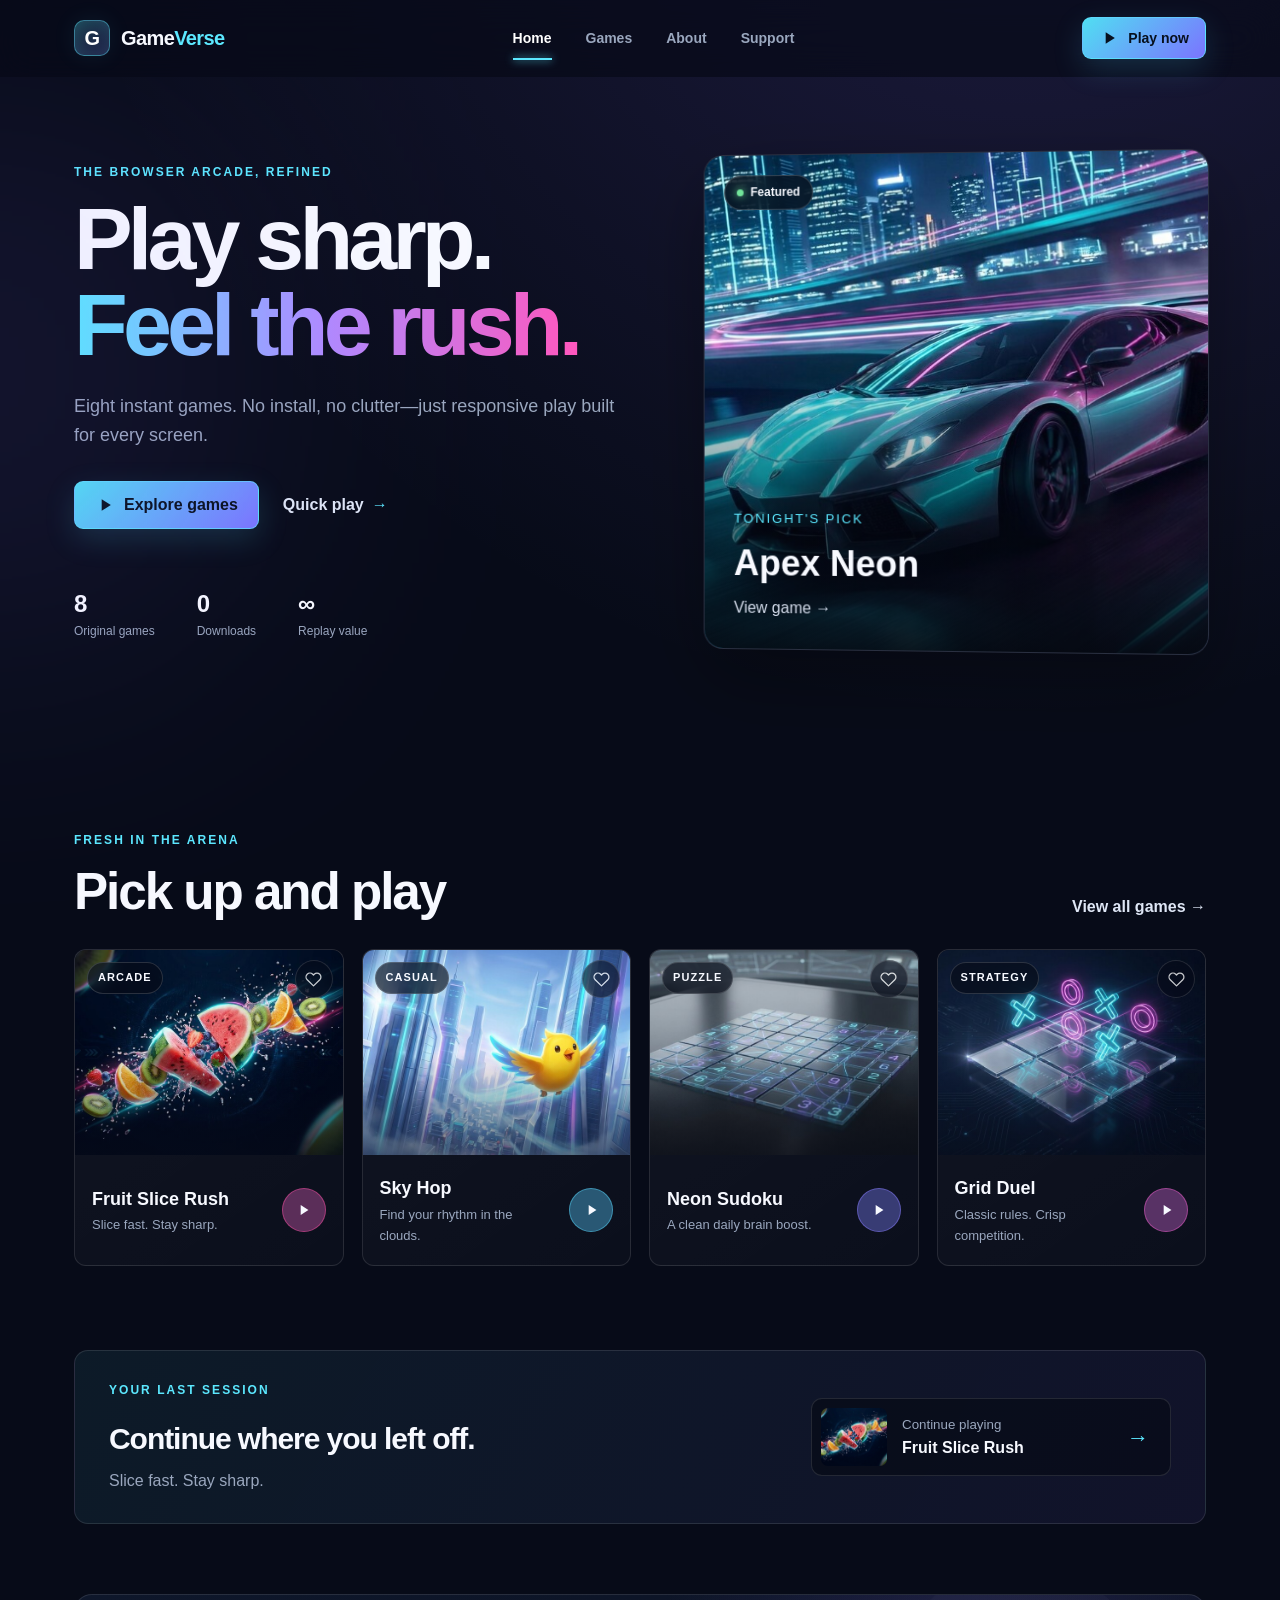
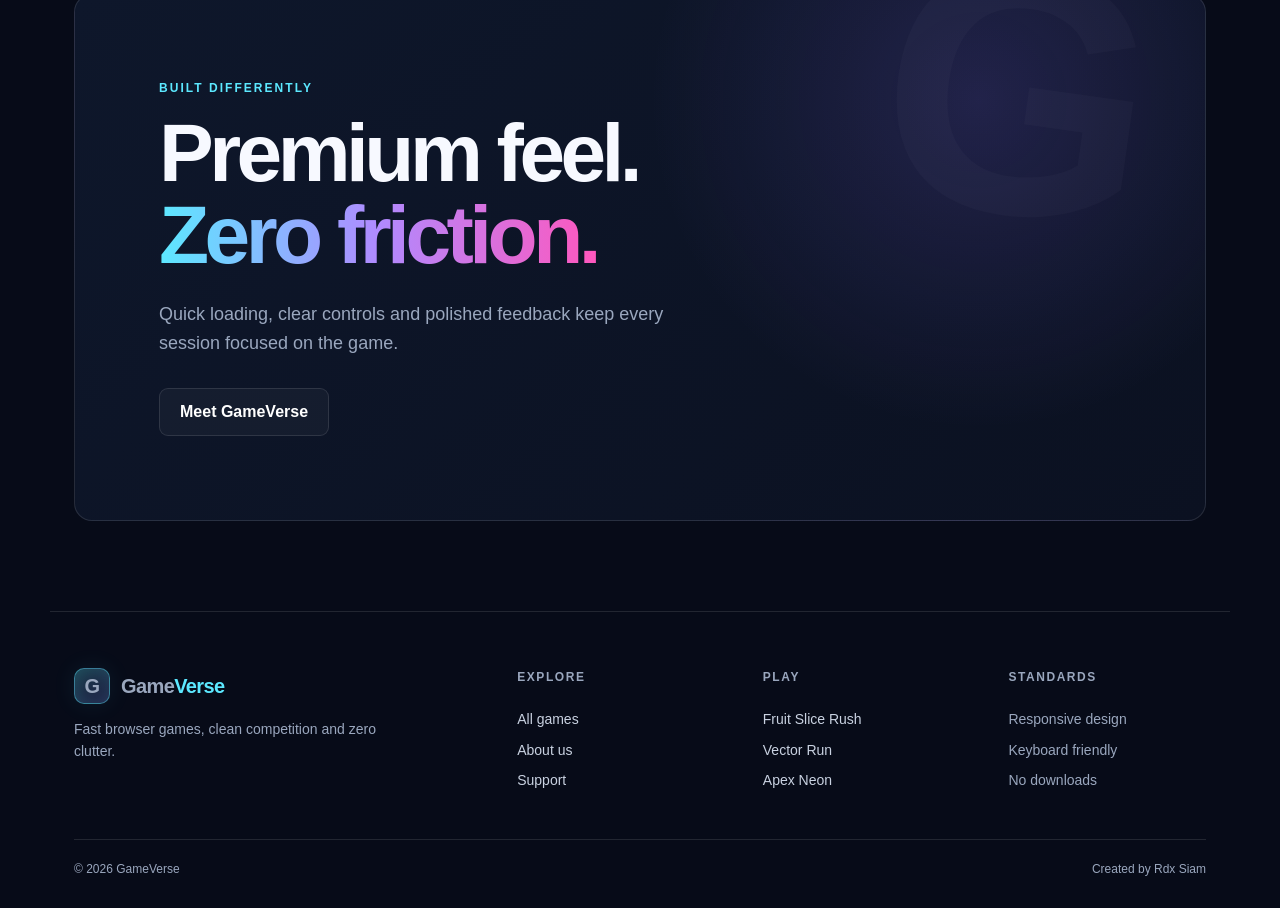
==== index.html @ 9fcdd1f4 "v1.0.2" ====
<!doctype html><html lang="en"><head><meta charset="utf-8"><meta name="viewport" content="width=device-width,initial-scale=1">
<meta name="description" content="GameVerse — modern browser games built for quick, focused fun."><title>GameVerse — Play your next favorite</title>
<link rel="stylesheet" href="assets/css/styles.css"></head><body>
<div class="loader" data-loader><div class="loader-core"><span>G</span></div><strong>GameVerse</strong><small>Loading your arena</small></div>
<div class="page-shell"><div data-header></div><main id="main">
<section class="hero"><div class="hero-glow"></div><div class="hero-copy"><p class="eyebrow">The browser arcade, refined</p>
<h1>Play sharp.<br><span>Feel the rush.</span></h1><p>Eight instant games. No install, no clutter—just responsive play built for every screen.</p>
<div class="hero-actions"><a class="button" href="games.html"><svg viewBox="0 0 24 24"><path d="m8 5 11 7-11 7V5Z"/></svg> Explore games</a><a class="text-link" href="play.html?id=fruit-slice">Quick play <span>→</span></a></div>
<div class="hero-stats"><div><strong>8</strong><span>Original games</span></div><div><strong>0</strong><span>Downloads</span></div><div><strong>∞</strong><span>Replay value</span></div></div></div>
<a class="hero-feature" href="detail.html?id=car-racing"><img src="assets/games/car-racing/cover.jpg" alt="Apex Neon racing game"><span class="live-dot">Featured</span><div><small>Tonight's pick</small><h2>Apex Neon</h2><span>View game →</span></div></a></section>
<section class="content-section"><div class="section-heading"><div><p class="eyebrow">Fresh in the arena</p><h2>Pick up and play</h2></div><a class="text-link" href="games.html">View all games →</a></div><div class="game-grid" data-game-grid data-limit="4"></div></section>
<section class="continue-section" data-recent><div><p class="eyebrow">Your last session</p><h2>Continue where you left off.</h2><p data-recent-copy>Your next run is one click away.</p></div><a class="continue-game" data-recent-link href="play.html?id=fruit-slice"><img data-recent-image src="assets/games/fruit-slice/thumb.jpg" alt=""><span><small>Continue playing</small><strong data-recent-name>Fruit Slice Rush</strong></span><b>→</b></a></section>
<section class="statement"><p class="eyebrow">Built differently</p><h2>Premium feel.<br><span>Zero friction.</span></h2><p>Quick loading, clear controls and polished feedback keep every session focused on the game.</p><a class="button button-ghost" href="about.html">Meet GameVerse</a></section>
</main><div data-footer></div></div><script src="assets/js/data.js"></script><script src="assets/js/app.js"></script></body></html>
---- assets/css/styles.css ----
:root{--bg:#070b18;--surface:#0e1528;--raised:#151e35;--line:rgba(255,255,255,.11);--text:#f7f9ff;--muted:#9aa7be;--cyan:#5ce8ff;--violet:#8b6cff;--pink:#ff57bd;--amber:#ffbd5c;--radius:12px;--max:1180px}
*{box-sizing:border-box}html{scroll-behavior:smooth}body{margin:0;background:radial-gradient(circle at 80% -10%,rgba(139,108,255,.18),transparent 33%),var(--bg);color:var(--text);font:16px/1.6 Inter,Arial,sans-serif;overflow-x:hidden}a{color:inherit;text-decoration:none}button,input{font:inherit}button{cursor:pointer}img{display:block;max-width:100%}svg{width:20px;height:20px;fill:none;stroke:currentColor;stroke-width:1.8;stroke-linecap:round;stroke-linejoin:round}.button svg,.play-icon svg{fill:currentColor;stroke:none}:focus-visible{outline:2px solid var(--cyan);outline-offset:4px}.sr-only{position:absolute;width:1px;height:1px;padding:0;margin:-1px;overflow:hidden;clip:rect(0,0,0,0);white-space:nowrap;border:0}.skip-link{position:fixed;z-index:200;top:10px;left:10px;padding:10px 14px;border-radius:8px;background:#fff;color:#07101d;font-weight:800;transform:translateY(-150%)}.skip-link:focus{transform:none}
.page-shell{min-height:100vh}[data-header]{position:sticky;top:0;z-index:30;background:rgba(7,11,24,.72);border-bottom:1px solid transparent;backdrop-filter:blur(18px);transition:background .25s,border-color .25s,box-shadow .25s}[data-header].scrolled{background:rgba(7,11,24,.9);border-color:var(--line);box-shadow:0 10px 35px rgba(0,0,0,.18)}.site-header{height:76px;max-width:var(--max);margin:auto;padding:0 24px;display:flex;align-items:center;justify-content:space-between;position:relative;z-index:20}.brand{display:flex;align-items:center;gap:11px;font-weight:800;letter-spacing:-.03em;font-size:20px}.brand>span:last-child span{color:var(--cyan)}.brand-mark{width:36px;height:36px;display:grid;place-items:center;border:1px solid rgba(92,232,255,.45);border-radius:10px;background:linear-gradient(145deg,rgba(92,232,255,.22),rgba(139,108,255,.18));box-shadow:inset 0 0 18px rgba(92,232,255,.14),0 0 24px rgba(92,232,255,.08);color:#fff}.desktop-nav{display:flex;align-items:center;gap:34px}.desktop-nav a{color:var(--muted);font-size:14px;font-weight:700;position:relative}.desktop-nav a:hover,.desktop-nav a.active{color:#fff}.desktop-nav a.active:after{content:"";position:absolute;left:0;right:0;bottom:-11px;height:2px;background:var(--cyan);box-shadow:0 0 9px var(--cyan)}.header-actions{display:flex;align-items:center;gap:12px}.menu-button{display:none;background:none;border:0;color:#fff;width:44px;height:44px}.mobile-nav{display:none}
.button{min-height:48px;display:inline-flex;align-items:center;justify-content:center;gap:9px;padding:0 20px;border:1px solid rgba(92,232,255,.65);border-radius:9px;background:linear-gradient(135deg,#50def2,#7b74ff);color:#07101d;font-weight:800;box-shadow:0 10px 30px rgba(75,207,244,.17);transition:transform .2s,box-shadow .2s,filter .2s}.button:hover{transform:translateY(-2px);filter:brightness(1.07);box-shadow:0 14px 36px rgba(75,207,244,.27)}.button-small{min-height:42px;padding:0 16px;font-size:14px}.button-ghost{background:rgba(255,255,255,.035);color:#fff;border-color:var(--line);box-shadow:none}.text-link{display:inline-flex;align-items:center;gap:8px;font-weight:750;color:#dfe7f6}.text-link span{color:var(--cyan);transition:transform .2s}.text-link:hover span{transform:translateX(4px)}
.hero{max-width:var(--max);min-height:670px;margin:auto;padding:52px 24px 72px;display:grid;grid-template-columns:1fr .9fr;gap:64px;align-items:center;position:relative}.hero-glow{position:absolute;width:450px;height:450px;left:-300px;top:70px;background:var(--violet);filter:blur(150px);opacity:.14;pointer-events:none}.eyebrow{margin:0 0 14px;text-transform:uppercase;letter-spacing:.17em;color:var(--cyan);font-size:12px;font-weight:800}.hero h1,.page-intro h1,.detail-copy h1{font-size:clamp(50px,7vw,88px);line-height:.98;letter-spacing:-.055em;margin:0 0 24px}.hero h1 span,.statement h2 span{color:transparent;background:linear-gradient(90deg,var(--cyan),#b08aff,var(--pink));background-clip:text;-webkit-background-clip:text}.hero-copy>p:not(.eyebrow){max-width:590px;color:var(--muted);font-size:18px}.hero-actions{display:flex;align-items:center;gap:24px;margin-top:31px}.hero-stats{display:flex;gap:42px;margin-top:62px}.hero-stats div{display:grid}.hero-stats strong{font-size:24px;line-height:1.1}.hero-stats span{color:var(--muted);font-size:12px;margin-top:5px}.hero-feature{position:relative;height:500px;border-radius:20px;overflow:hidden;border:1px solid var(--line);background:#10172a;isolation:isolate;transform:perspective(1000px) rotateY(-3deg);box-shadow:0 30px 80px rgba(0,0,0,.35)}.hero-feature:after{content:"";position:absolute;inset:0;background:linear-gradient(180deg,transparent 42%,rgba(4,7,15,.92));z-index:1}.hero-feature img{width:100%;height:100%;object-fit:cover;transition:transform .7s}.hero-feature:hover img{transform:scale(1.035)}.hero-feature>div{position:absolute;z-index:2;left:30px;right:30px;bottom:28px}.hero-feature small{color:var(--cyan);text-transform:uppercase;letter-spacing:.14em}.hero-feature h2{margin:4px 0;font-size:36px}.hero-feature div span{color:#d6deed}.live-dot{position:absolute;z-index:2;top:20px;left:20px;padding:7px 12px;border:1px solid rgba(255,255,255,.18);border-radius:20px;background:rgba(5,9,19,.7);backdrop-filter:blur(10px);font-size:12px;font-weight:800}.live-dot:before{content:"";display:inline-block;width:7px;height:7px;border-radius:50%;background:#72e49b;margin-right:7px;box-shadow:0 0 9px #72e49b}
.content-section{max-width:var(--max);margin:auto;padding:84px 24px}.content-section.no-top{padding-top:10px}.section-heading{display:flex;align-items:end;justify-content:space-between;margin-bottom:30px}.section-heading h2,.split h2{font-size:clamp(34px,4vw,52px);line-height:1.08;letter-spacing:-.04em;margin:0}.game-grid{display:grid;grid-template-columns:repeat(4,1fr);gap:18px}.game-card{position:relative;background:linear-gradient(145deg,rgba(255,255,255,.045),rgba(255,255,255,.018));border:1px solid var(--line);border-radius:var(--radius);overflow:hidden;transition:transform .25s,border-color .25s,box-shadow .25s}.game-card:hover{transform:translateY(-6px);border-color:color-mix(in srgb,var(--accent),transparent 40%);box-shadow:0 22px 50px rgba(0,0,0,.25)}.game-art{display:block;height:205px;position:relative;overflow:hidden}.game-art:after{content:"";position:absolute;inset:0;background:linear-gradient(180deg,transparent 50%,rgba(7,11,24,.5))}.game-art img{width:100%;height:100%;object-fit:cover;transition:transform .45s}.game-card:hover .game-art img{transform:scale(1.045)}.game-category{display:inline-flex;width:max-content;padding:6px 10px;border:1px solid rgba(255,255,255,.15);border-radius:20px;background:rgba(7,11,24,.65);backdrop-filter:blur(8px);font-size:11px;font-weight:800;text-transform:uppercase;letter-spacing:.1em}.game-art .game-category{position:absolute;z-index:2;top:12px;left:12px}.favorite-button{position:absolute;z-index:4;top:10px;right:10px;width:38px;height:38px;display:grid;place-items:center;border:1px solid rgba(255,255,255,.16);border-radius:50%;background:rgba(7,11,24,.72);color:#fff;backdrop-filter:blur(9px);opacity:.78;transition:transform .2s,background .2s,color .2s}.favorite-button:hover{opacity:1;transform:scale(1.08)}.favorite-button.saved{background:var(--pink);color:#fff;border-color:var(--pink)}.favorite-button.saved svg{fill:currentColor}.favorite-button svg{width:17px;height:17px}.game-card-body{min-height:110px;padding:17px;display:flex;justify-content:space-between;align-items:center;gap:12px}.game-card h3{font-size:18px;margin:0 0 2px}.game-card p{color:var(--muted);font-size:13px;margin:0}.play-icon{width:44px;height:44px;flex:0 0 auto;display:grid;place-items:center;border-radius:50%;background:color-mix(in srgb,var(--accent),#152039 70%);border:1px solid color-mix(in srgb,var(--accent),transparent 55%);transition:transform .2s}.play-icon:hover{transform:scale(1.08)}.play-icon svg{width:17px}
.statement{max-width:1132px;margin:20px auto 90px;padding:84px;border:1px solid var(--line);border-radius:18px;background:radial-gradient(circle at 80% 20%,rgba(139,108,255,.17),transparent 33%),linear-gradient(140deg,#0e172b,#0b1121);position:relative;overflow:hidden}.statement:after{content:"G";position:absolute;right:50px;top:-78px;font-size:350px;line-height:1;font-weight:900;color:rgba(255,255,255,.025);transform:rotate(8deg)}.statement h2{font-size:clamp(46px,7vw,82px);line-height:1;letter-spacing:-.055em;margin:0;position:relative;z-index:1}.statement>p:not(.eyebrow){max-width:570px;color:var(--muted);font-size:18px;margin:24px 0 30px}.statement.compact{margin-top:0}
.page-intro{max-width:var(--max);margin:auto;padding:100px 24px 66px}.page-intro h1{font-size:clamp(48px,7vw,84px);max-width:800px}.page-intro>p:last-child,.page-intro>div>p:last-child{color:var(--muted);font-size:19px;max-width:650px}.library-intro{display:flex;align-items:end;justify-content:space-between;gap:32px}.surprise-button{flex:0 0 auto;margin-bottom:14px}.library-tools{display:flex;align-items:center;justify-content:space-between;gap:18px;margin-bottom:16px}.game-search{height:50px;max-width:480px;flex:1;display:flex;align-items:center;gap:10px;padding:0 15px;border:1px solid var(--line);border-radius:10px;background:rgba(255,255,255,.035);color:var(--muted);transition:border-color .2s,background .2s}.game-search:focus-within{border-color:rgba(92,232,255,.65);background:rgba(255,255,255,.055)}.game-search input{width:100%;border:0;outline:0;background:transparent;color:#fff}.game-search input::placeholder{color:#77849a}.result-count{color:var(--muted);font-size:13px}.filters{display:flex;gap:8px;flex-wrap:wrap;margin-bottom:28px}.filters button{min-height:42px;padding:0 16px;border-radius:22px;border:1px solid var(--line);background:rgba(255,255,255,.03);color:var(--muted);cursor:pointer}.filters button:hover,.filters button.active{color:#06101c;border-color:var(--cyan);background:var(--cyan)}.empty-games{text-align:center;padding:70px 20px;border:1px dashed var(--line);border-radius:12px;color:var(--muted)}.empty-games span{font-size:40px;color:var(--cyan)}.empty-games h2{color:#fff;margin:8px 0 0}
.continue-section{max-width:1132px;margin:0 auto 70px;padding:30px 34px;display:flex;align-items:center;justify-content:space-between;gap:32px;border:1px solid var(--line);border-radius:14px;background:linear-gradient(120deg,rgba(92,232,255,.07),rgba(139,108,255,.08))}.continue-section h2{margin:0;font-size:30px;letter-spacing:-.035em}.continue-section p:last-child{margin:5px 0 0;color:var(--muted)}.continue-game{min-width:360px;display:grid;grid-template-columns:66px 1fr auto;align-items:center;gap:15px;padding:9px;border:1px solid var(--line);border-radius:11px;background:rgba(5,9,18,.55);transition:transform .2s,border-color .2s}.continue-game:hover{transform:translateX(4px);border-color:rgba(92,232,255,.45)}.continue-game img{width:66px;height:58px;object-fit:cover;border-radius:7px}.continue-game span{display:grid}.continue-game small{color:var(--muted)}.continue-game b{padding:0 12px;color:var(--cyan);font-size:22px}.related-games{padding-top:10px}.not-found{min-height:100vh;padding:24px;display:grid;place-items:center;text-align:center;background:radial-gradient(circle at 50% 40%,rgba(92,232,255,.1),transparent 35%)}.not-found>div{max-width:620px}.not-found .brand-mark{margin:0 auto 30px}.not-found h1{margin:0;font-size:clamp(48px,8vw,86px);line-height:1;letter-spacing:-.055em}.not-found>div>p:not(.eyebrow){color:var(--muted);font-size:18px;margin:20px 0 28px}
.detail-hero{min-height:660px;background-size:cover;background-position:center;display:flex;align-items:center}.detail-copy{width:100%;max-width:var(--max);margin:auto;padding:80px 24px}.detail-copy h1{max-width:700px;margin-top:18px}.detail-copy>p:not(.eyebrow){max-width:570px;color:#c0c9d9;font-size:18px}.detail-copy .game-category{margin-top:18px}.info-strip{max-width:var(--max);margin:0 auto;border:1px solid var(--line);border-radius:12px;display:grid;grid-template-columns:repeat(4,1fr);background:var(--surface)}.info-strip div{padding:22px 28px;border-right:1px solid var(--line);display:grid}.info-strip div:last-child{border:0}.info-strip span{color:var(--muted);font-size:12px;text-transform:uppercase;letter-spacing:.1em}.info-strip strong{margin-top:3px}.split{display:grid;grid-template-columns:1fr 1fr;gap:80px}.split>div>p:last-child{color:var(--muted);max-width:580px}.steps{display:grid;gap:10px}.steps div{display:flex;align-items:center;gap:20px;padding:18px;border:1px solid var(--line);border-radius:10px;background:rgba(255,255,255,.025)}.steps b{color:var(--cyan)}.values{display:grid;grid-template-columns:repeat(3,1fr);gap:18px;padding-top:10px}.values article{padding:32px;border:1px solid var(--line);border-radius:12px;background:var(--surface)}.values b{color:var(--cyan)}.values h2{font-size:30px;margin:28px 0 8px}.values p{color:var(--muted)}.faq{max-width:850px}.faq details{border-top:1px solid var(--line);padding:22px 0}.faq details:last-child{border-bottom:1px solid var(--line)}.faq summary{font-weight:800;font-size:18px;cursor:pointer}.faq p{color:var(--muted);max-width:680px}
.site-footer{max-width:var(--max);margin:0 auto;padding:56px 24px 28px;border-top:1px solid var(--line);display:grid;grid-template-columns:2fr repeat(3,1fr);gap:48px}.site-footer h3{font-size:12px;text-transform:uppercase;letter-spacing:.13em;color:var(--muted);margin:0 0 13px}.site-footer>div:not(.footer-lead):not(.footer-bottom){display:flex;flex-direction:column;gap:8px;font-size:14px}.site-footer>div a{color:#c9d2e1}.site-footer>div a:hover{color:var(--cyan)}.site-footer>div span{color:var(--muted)}.footer-lead p{color:var(--muted);max-width:330px;font-size:14px}.footer-bottom{grid-column:1/-1;display:flex;justify-content:space-between;border-top:1px solid var(--line);padding-top:20px;font-size:12px;color:var(--muted)}
.loader{position:fixed;inset:0;z-index:100;display:flex;flex-direction:column;align-items:center;justify-content:center;background:#060a15;transition:opacity .5s,visibility .5s}.loader.done{opacity:0;visibility:hidden}.loader-core{width:84px;height:84px;border-radius:24px;display:grid;place-items:center;border:1px solid rgba(92,232,255,.5);background:linear-gradient(145deg,rgba(92,232,255,.16),rgba(139,108,255,.16));box-shadow:0 0 50px rgba(92,232,255,.18);animation:loaderPulse 1s ease-in-out infinite}.loader-core:after{content:"";position:absolute;width:102px;height:102px;border:1px solid rgba(139,108,255,.2);border-radius:30px;animation:loaderSpin 2.4s linear infinite}.loader-core span{font-size:42px;font-weight:900}.loader strong{margin-top:22px;font-size:24px;letter-spacing:-.03em}.loader small{color:var(--muted);margin-top:4px}.game-stage-page{min-height:calc(100vh - 76px);max-width:var(--max);margin:auto;padding:28px 24px 60px}.game-stage-top{display:flex;align-items:center;justify-content:space-between;margin-bottom:18px}.game-stage-top h1{font-size:24px;margin:0}.game-stage-top p{margin:0;color:var(--muted);font-size:13px}.game-stage{position:relative;min-height:600px;border:1px solid var(--line);border-radius:16px;background:#09101f;overflow:hidden;box-shadow:0 28px 70px rgba(0,0,0,.35)}.game-stage canvas{width:100%;height:600px;display:block;touch-action:none}.game-hud{position:absolute;z-index:3;top:16px;left:16px;right:16px;display:flex;justify-content:space-between;pointer-events:none}.hud-chip{padding:8px 12px;border:1px solid var(--line);border-radius:8px;background:rgba(5,9,18,.7);backdrop-filter:blur(8px);font-size:13px}.game-overlay{position:absolute;z-index:5;inset:0;display:grid;place-items:center;background:rgba(5,9,18,.72);backdrop-filter:blur(8px)}.game-overlay.hidden{display:none}.overlay-card{text-align:center;max-width:440px;padding:34px}.overlay-card h2{font-size:42px;line-height:1;margin:0 0 12px}.overlay-card p{color:var(--muted)}.control-note{text-align:center;color:var(--muted);font-size:13px;margin-top:12px}
@keyframes loaderSpin{to{transform:rotate(360deg)}}@keyframes loaderPulse{50%{transform:scale(1.04);box-shadow:0 0 65px rgba(92,232,255,.26)}}@media(prefers-reduced-motion:reduce){*,*:before,*:after{animation-duration:.01ms!important;transition-duration:.01ms!important;scroll-behavior:auto!important}}
@media(max-width:900px){.desktop-nav,.header-actions .button{display:none}.menu-button{display:grid;place-items:center}.mobile-nav{position:absolute;z-index:15;left:16px;right:16px;top:70px;padding:12px;border:1px solid var(--line);border-radius:12px;background:rgba(9,14,28,.96);backdrop-filter:blur(16px);transform:translateY(-10px);opacity:0;pointer-events:none;transition:.2s}.mobile-nav.open{display:grid;opacity:1;transform:none;pointer-events:auto}.mobile-nav a{padding:12px;border-radius:8px}.mobile-nav a:hover{background:var(--raised)}.hero{grid-template-columns:1fr;gap:30px;padding-top:72px}.hero-feature{height:420px;transform:none}.game-grid{grid-template-columns:repeat(2,1fr)}.statement{margin-left:24px;margin-right:24px;padding:60px 40px}.split{grid-template-columns:1fr;gap:35px}.continue-section{margin-left:24px;margin-right:24px;align-items:stretch;flex-direction:column}.continue-game{min-width:0}.site-footer{grid-template-columns:2fr 1fr 1fr}.site-footer>div:nth-child(4){display:none!important}}
@media(max-width:600px){.site-header{height:66px;padding:0 18px}.hero{padding:48px 18px 58px;min-height:auto}.hero h1{font-size:49px}.hero-copy>p:not(.eyebrow){font-size:16px}.hero-actions{align-items:flex-start;flex-direction:column;gap:18px}.hero-stats{gap:26px;margin-top:42px}.hero-feature{height:350px}.content-section,.page-intro,.detail-copy{padding-left:18px;padding-right:18px}.section-heading{align-items:start;gap:18px}.section-heading .text-link{display:none}.game-grid{grid-template-columns:1fr}.game-art{height:240px}.statement{margin:0 18px 60px;padding:45px 24px}.statement:after{display:none}.statement h2{font-size:44px}.page-intro{padding-top:64px}.library-intro{align-items:flex-start;flex-direction:column}.surprise-button{margin-top:-35px}.library-tools{align-items:flex-start;flex-direction:column}.game-search{width:100%;max-width:none}.continue-section{margin:0 18px 60px;padding:24px 20px}.continue-section h2{font-size:26px}.continue-game{grid-template-columns:58px 1fr auto}.continue-game img{width:58px;height:54px}.info-strip{margin:0 18px;grid-template-columns:1fr 1fr}.info-strip div:nth-child(2){border-right:0}.info-strip div:nth-child(-n+2){border-bottom:1px solid var(--line)}.values{grid-template-columns:1fr}.site-footer{grid-template-columns:1fr 1fr;padding-left:18px;padding-right:18px}.footer-lead,.footer-bottom{grid-column:1/-1}.footer-bottom{gap:20px;flex-direction:column}.game-stage-page{padding:18px 12px 40px}.game-stage{min-height:520px}.game-stage canvas{height:520px}.game-stage-top{align-items:flex-start;gap:8px;flex-direction:column}.overlay-card h2{font-size:34px}}
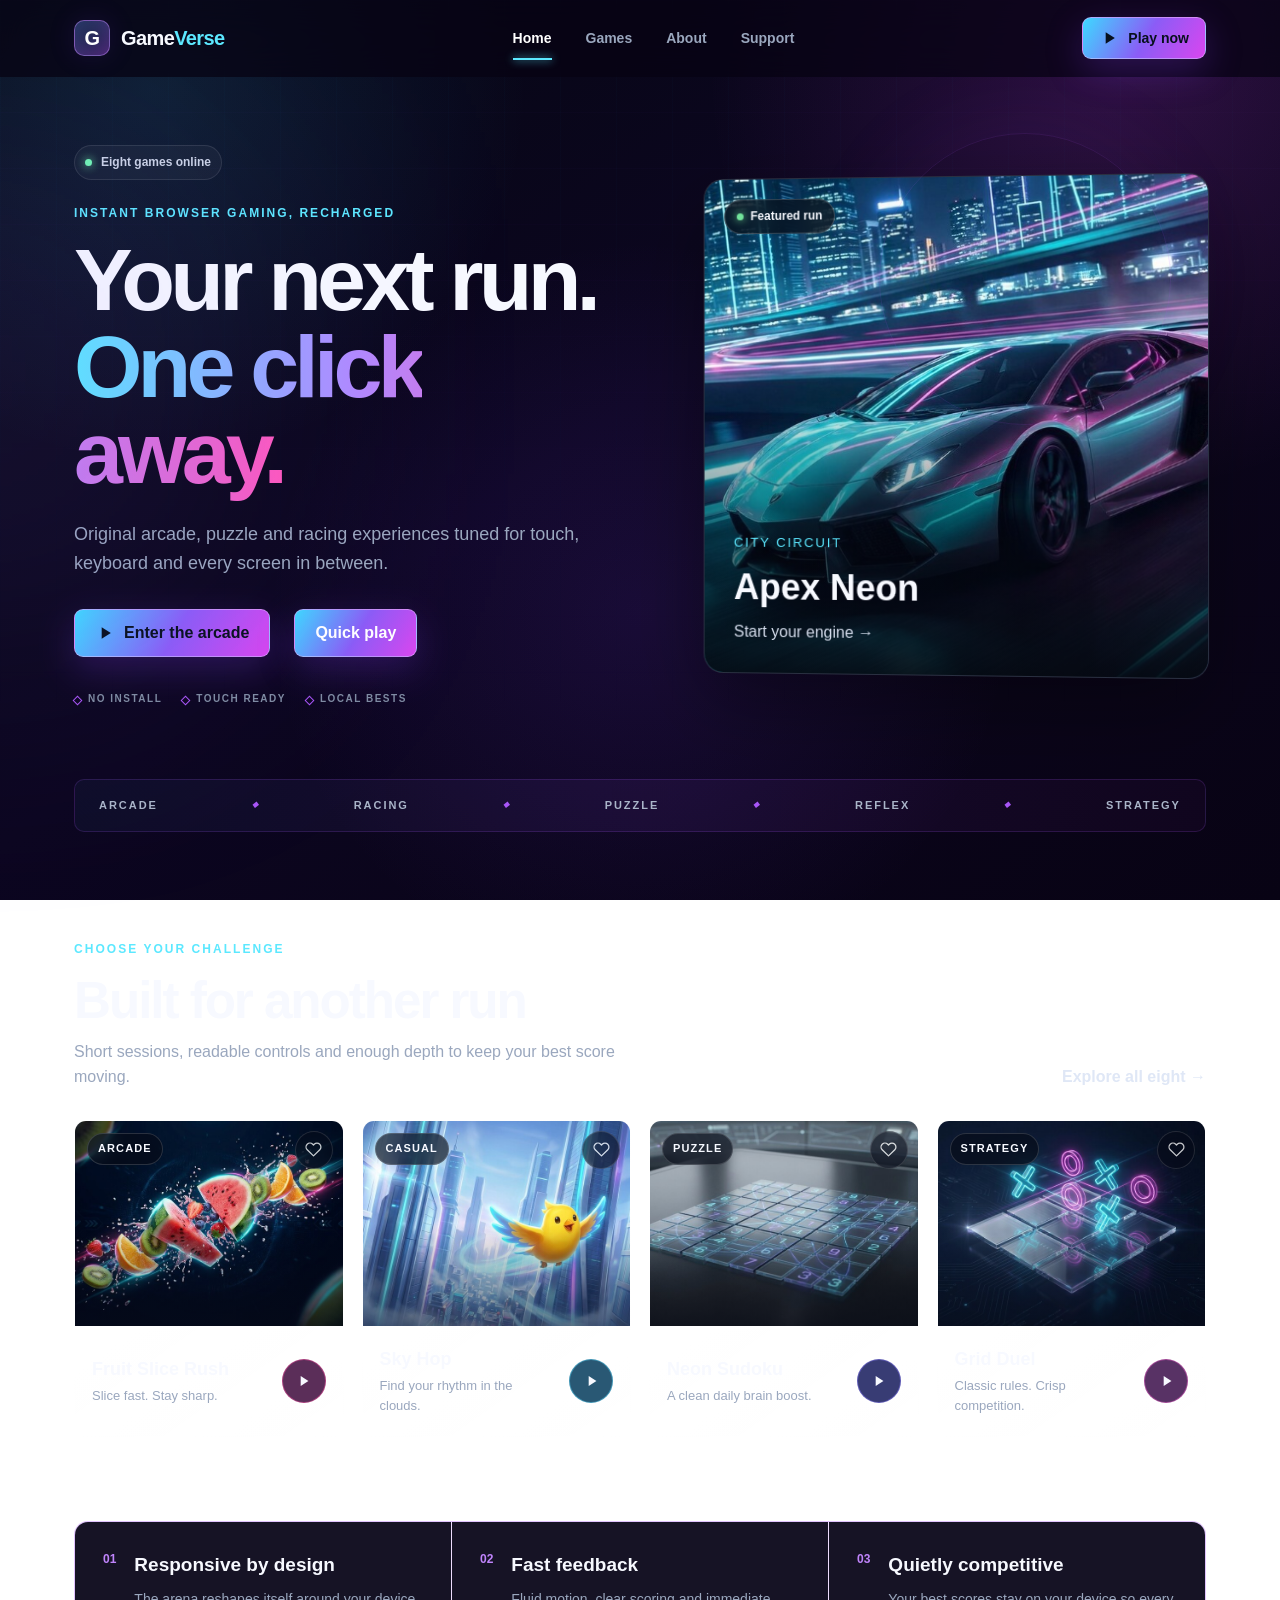
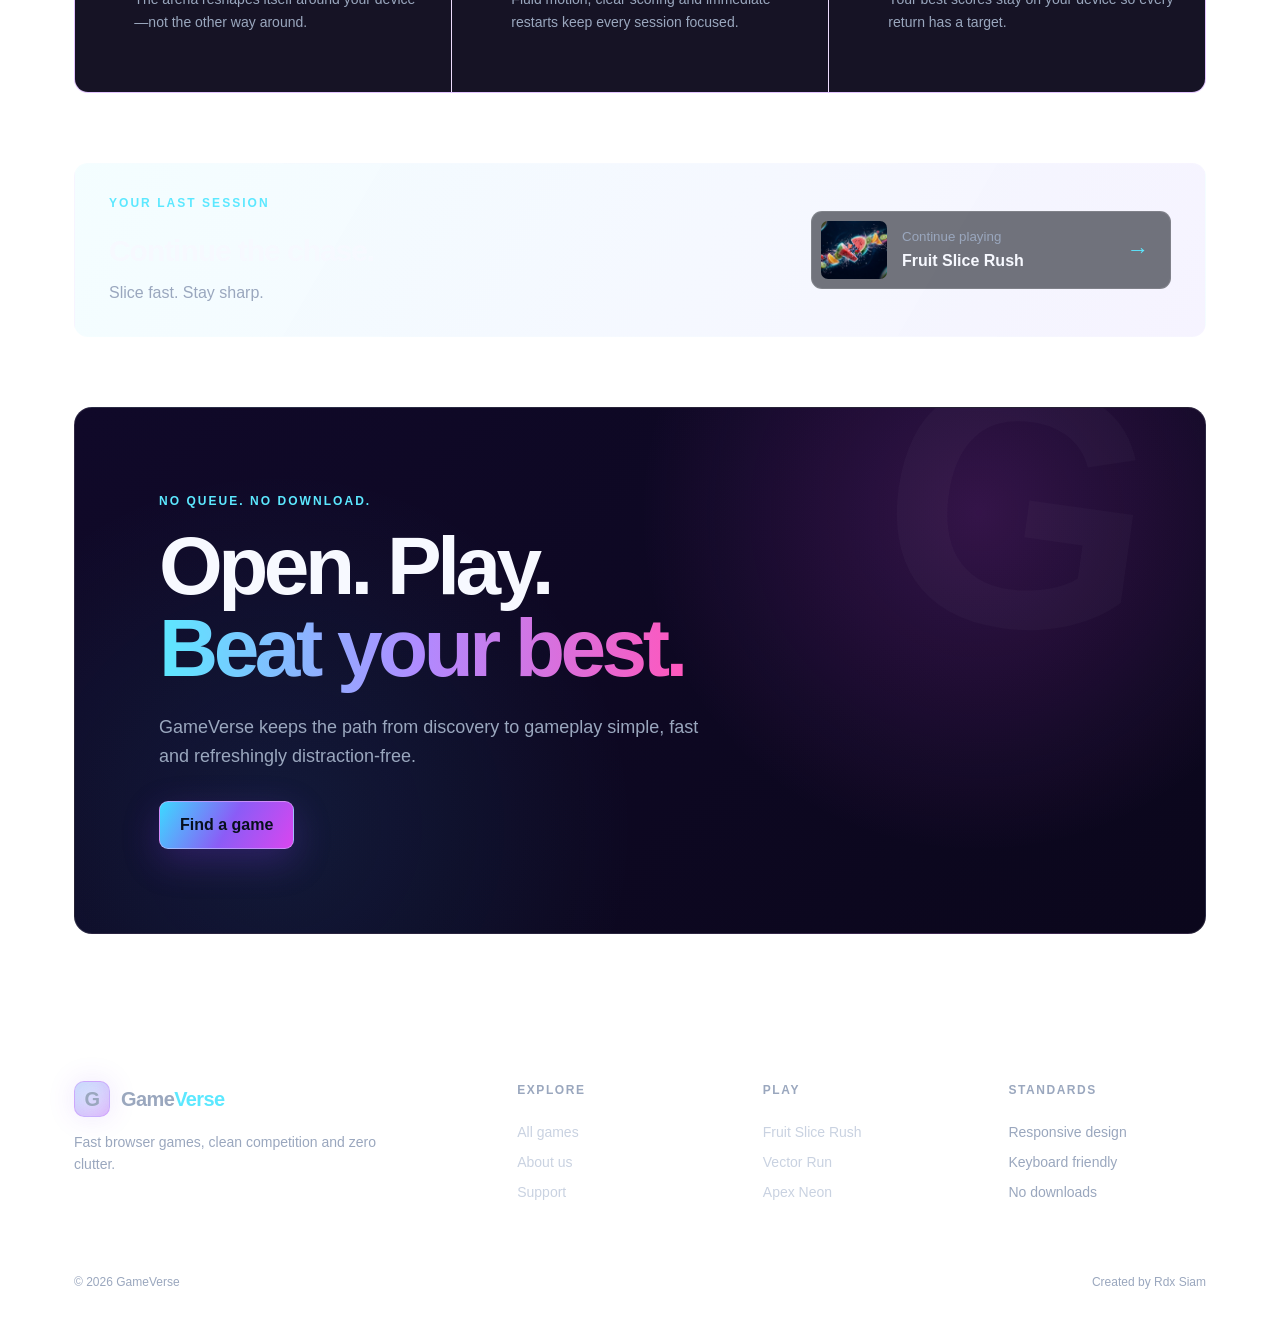
==== commit bd9c45c1: "v1.0.4" ====
--- a/index.html
+++ b/index.html
@@ -1,14 +1,11 @@
-<!doctype html><html lang="en"><head><meta charset="utf-8"><meta name="viewport" content="width=device-width,initial-scale=1">
-<meta name="description" content="GameVerse — modern browser games built for quick, focused fun."><title>GameVerse — Play your next favorite</title>
-<link rel="stylesheet" href="assets/css/styles.css"></head><body>
-<div class="loader" data-loader><div class="loader-core"><span>G</span></div><strong>GameVerse</strong><small>Loading your arena</small></div>
+<!doctype html><html lang="en"><head><meta charset="utf-8"><meta name="viewport" content="width=device-width,initial-scale=1"><meta name="description" content="GameVerse — original browser games with premium visuals and instant play."><meta name="theme-color" content="#09031a"><title>GameVerse — Enter the next level</title><link rel="stylesheet" href="assets/css/styles.css"></head><body>
+<div class="loader" data-loader><div class="loader-core"><span>G</span></div><strong>GameVerse</strong><small>Syncing your arena</small></div>
 <div class="page-shell"><div data-header></div><main id="main">
-<section class="hero"><div class="hero-glow"></div><div class="hero-copy"><p class="eyebrow">The browser arcade, refined</p>
-<h1>Play sharp.<br><span>Feel the rush.</span></h1><p>Eight instant games. No install, no clutter—just responsive play built for every screen.</p>
-<div class="hero-actions"><a class="button" href="games.html"><svg viewBox="0 0 24 24"><path d="m8 5 11 7-11 7V5Z"/></svg> Explore games</a><a class="text-link" href="play.html?id=fruit-slice">Quick play <span>→</span></a></div>
-<div class="hero-stats"><div><strong>8</strong><span>Original games</span></div><div><strong>0</strong><span>Downloads</span></div><div><strong>∞</strong><span>Replay value</span></div></div></div>
-<a class="hero-feature" href="detail.html?id=car-racing"><img src="assets/games/car-racing/cover.jpg" alt="Apex Neon racing game"><span class="live-dot">Featured</span><div><small>Tonight's pick</small><h2>Apex Neon</h2><span>View game →</span></div></a></section>
-<section class="content-section"><div class="section-heading"><div><p class="eyebrow">Fresh in the arena</p><h2>Pick up and play</h2></div><a class="text-link" href="games.html">View all games →</a></div><div class="game-grid" data-game-grid data-limit="4"></div></section>
-<section class="continue-section" data-recent><div><p class="eyebrow">Your last session</p><h2>Continue where you left off.</h2><p data-recent-copy>Your next run is one click away.</p></div><a class="continue-game" data-recent-link href="play.html?id=fruit-slice"><img data-recent-image src="assets/games/fruit-slice/thumb.jpg" alt=""><span><small>Continue playing</small><strong data-recent-name>Fruit Slice Rush</strong></span><b>→</b></a></section>
-<section class="statement"><p class="eyebrow">Built differently</p><h2>Premium feel.<br><span>Zero friction.</span></h2><p>Quick loading, clear controls and polished feedback keep every session focused on the game.</p><a class="button button-ghost" href="about.html">Meet GameVerse</a></section>
+<section class="hero hero-upgraded"><div class="hero-glow"></div><div class="hero-copy"><div class="status-line"><span></span> Eight games online</div><p class="eyebrow">Instant browser gaming, recharged</p><h1>Your next run.<br><span>One click away.</span></h1><p>Original arcade, puzzle and racing experiences tuned for touch, keyboard and every screen in between.</p><div class="hero-actions"><a class="button" href="games.html"><svg viewBox="0 0 24 24"><path d="m8 5 11 7-11 7V5Z"/></svg> Enter the arcade</a><a class="button button-ghost" href="play.html?id=fruit-slice">Quick play</a></div><div class="hero-trust"><span>NO INSTALL</span><span>TOUCH READY</span><span>LOCAL BESTS</span></div></div>
+<a class="hero-feature" href="detail.html?id=car-racing"><img src="assets/games/car-racing/cover.jpg" alt="Apex Neon racing game"><span class="live-dot">Featured run</span><div><small>City circuit</small><h2>Apex Neon</h2><span>Start your engine →</span></div></a></section>
+<div class="genre-rail" aria-label="Game categories"><span>ARCADE</span><i>◆</i><span>RACING</span><i>◆</i><span>PUZZLE</span><i>◆</i><span>REFLEX</span><i>◆</i><span>STRATEGY</span></div>
+<section class="content-section"><div class="section-heading"><div><p class="eyebrow">Choose your challenge</p><h2>Built for another run</h2><p class="section-subcopy">Short sessions, readable controls and enough depth to keep your best score moving.</p></div><a class="text-link" href="games.html">Explore all eight →</a></div><div class="game-grid" data-game-grid data-limit="4"></div></section>
+<section class="experience-grid"><article><span>01</span><div><h3>Responsive by design</h3><p>The arena reshapes itself around your device—not the other way around.</p></div></article><article><span>02</span><div><h3>Fast feedback</h3><p>Fluid motion, clear scoring and immediate restarts keep every session focused.</p></div></article><article><span>03</span><div><h3>Quietly competitive</h3><p>Your best scores stay on your device so every return has a target.</p></div></article></section>
+<section class="continue-section" data-recent><div><p class="eyebrow">Your last session</p><h2>Continue the chase.</h2><p data-recent-copy>Your next run is one click away.</p></div><a class="continue-game" data-recent-link href="play.html?id=fruit-slice"><img data-recent-image src="assets/games/fruit-slice/thumb.jpg" alt=""><span><small>Continue playing</small><strong data-recent-name>Fruit Slice Rush</strong></span><b>→</b></a></section>
+<section class="statement home-cta"><p class="eyebrow">No queue. No download.</p><h2>Open. Play.<br><span>Beat your best.</span></h2><p>GameVerse keeps the path from discovery to gameplay simple, fast and refreshingly distraction-free.</p><a class="button" href="games.html">Find a game</a></section>
 </main><div data-footer></div></div><script src="assets/js/data.js"></script><script src="assets/js/app.js"></script></body></html>
--- a/assets/css/styles.css
+++ b/assets/css/styles.css
@@ -13,3 +13,20 @@
 @keyframes loaderSpin{to{transform:rotate(360deg)}}@keyframes loaderPulse{50%{transform:scale(1.04);box-shadow:0 0 65px rgba(92,232,255,.26)}}@media(prefers-reduced-motion:reduce){*,*:before,*:after{animation-duration:.01ms!important;transition-duration:.01ms!important;scroll-behavior:auto!important}}
 @media(max-width:900px){.desktop-nav,.header-actions .button{display:none}.menu-button{display:grid;place-items:center}.mobile-nav{position:absolute;z-index:15;left:16px;right:16px;top:70px;padding:12px;border:1px solid var(--line);border-radius:12px;background:rgba(9,14,28,.96);backdrop-filter:blur(16px);transform:translateY(-10px);opacity:0;pointer-events:none;transition:.2s}.mobile-nav.open{display:grid;opacity:1;transform:none;pointer-events:auto}.mobile-nav a{padding:12px;border-radius:8px}.mobile-nav a:hover{background:var(--raised)}.hero{grid-template-columns:1fr;gap:30px;padding-top:72px}.hero-feature{height:420px;transform:none}.game-grid{grid-template-columns:repeat(2,1fr)}.statement{margin-left:24px;margin-right:24px;padding:60px 40px}.split{grid-template-columns:1fr;gap:35px}.continue-section{margin-left:24px;margin-right:24px;align-items:stretch;flex-direction:column}.continue-game{min-width:0}.site-footer{grid-template-columns:2fr 1fr 1fr}.site-footer>div:nth-child(4){display:none!important}}
 @media(max-width:600px){.site-header{height:66px;padding:0 18px}.hero{padding:48px 18px 58px;min-height:auto}.hero h1{font-size:49px}.hero-copy>p:not(.eyebrow){font-size:16px}.hero-actions{align-items:flex-start;flex-direction:column;gap:18px}.hero-stats{gap:26px;margin-top:42px}.hero-feature{height:350px}.content-section,.page-intro,.detail-copy{padding-left:18px;padding-right:18px}.section-heading{align-items:start;gap:18px}.section-heading .text-link{display:none}.game-grid{grid-template-columns:1fr}.game-art{height:240px}.statement{margin:0 18px 60px;padding:45px 24px}.statement:after{display:none}.statement h2{font-size:44px}.page-intro{padding-top:64px}.library-intro{align-items:flex-start;flex-direction:column}.surprise-button{margin-top:-35px}.library-tools{align-items:flex-start;flex-direction:column}.game-search{width:100%;max-width:none}.continue-section{margin:0 18px 60px;padding:24px 20px}.continue-section h2{font-size:26px}.continue-game{grid-template-columns:58px 1fr auto}.continue-game img{width:58px;height:54px}.info-strip{margin:0 18px;grid-template-columns:1fr 1fr}.info-strip div:nth-child(2){border-right:0}.info-strip div:nth-child(-n+2){border-bottom:1px solid var(--line)}.values{grid-template-columns:1fr}.site-footer{grid-template-columns:1fr 1fr;padding-left:18px;padding-right:18px}.footer-lead,.footer-bottom{grid-column:1/-1}.footer-bottom{gap:20px;flex-direction:column}.game-stage-page{padding:18px 12px 40px}.game-stage{min-height:520px}.game-stage canvas{height:520px}.game-stage-top{align-items:flex-start;gap:8px;flex-direction:column}.overlay-card h2{font-size:34px}}
+
+/* 2026 neon experience layer */
+:root{--neon-purple:#a855f7;--electric-purple:#7c3aed;--hot-purple:#d946ef;--rgb-blue:#38bdf8;--deep-purple:#090316}
+body{min-height:100vh;min-height:100dvh;background:radial-gradient(circle at 12% 10%,rgba(56,189,248,.13),transparent 27%),radial-gradient(circle at 88% 8%,rgba(217,70,239,.17),transparent 30%),radial-gradient(circle at 50% 68%,rgba(124,58,237,.12),transparent 42%),linear-gradient(145deg,#050712 0%,#0c0620 47%,#080314 100%);background-attachment:fixed}
+body:before{content:"";position:fixed;z-index:-1;inset:0;pointer-events:none;background-image:linear-gradient(rgba(168,85,247,.025) 1px,transparent 1px),linear-gradient(90deg,rgba(56,189,248,.022) 1px,transparent 1px);background-size:56px 56px;mask-image:linear-gradient(to bottom,black,transparent 85%)}
+.page-shell{min-height:100vh;min-height:100dvh;display:flex;flex-direction:column}.page-shell>main{width:100%;flex:1 0 auto}.page-shell>[data-footer]{margin-top:auto}
+[data-header]{background:rgba(7,4,20,.74)}[data-header].scrolled{background:rgba(7,4,20,.92);border-color:rgba(168,85,247,.22)}
+.brand-mark{background:linear-gradient(145deg,rgba(56,189,248,.24),rgba(168,85,247,.32));border-color:rgba(192,132,252,.55);box-shadow:inset 0 0 20px rgba(168,85,247,.2),0 0 28px rgba(124,58,237,.13)}
+.button{border-color:rgba(216,180,254,.62);background:linear-gradient(120deg,#3dd9ff,#8b5cf6 52%,#d946ef);box-shadow:0 12px 36px rgba(126,58,237,.26)}
+.hero-upgraded{padding-top:68px}.hero-upgraded:after{content:"";position:absolute;right:5%;top:8%;width:290px;height:290px;border:1px solid rgba(168,85,247,.12);border-radius:50%;box-shadow:0 0 100px rgba(168,85,247,.08);pointer-events:none}.status-line{display:flex;align-items:center;gap:9px;width:max-content;margin-bottom:24px;padding:7px 10px;border:1px solid rgba(255,255,255,.1);border-radius:22px;background:rgba(255,255,255,.035);color:#cbd4e5;font-size:12px;font-weight:700}.status-line span{width:7px;height:7px;border-radius:50%;background:#6ff6b2;box-shadow:0 0 10px #6ff6b2}.hero-trust{display:flex;gap:20px;margin-top:34px;color:#7f8ba3;font-size:10px;letter-spacing:.15em;font-weight:800}.hero-trust span{padding-left:14px;position:relative}.hero-trust span:before{content:"";position:absolute;left:0;top:6px;width:5px;height:5px;border:1px solid var(--neon-purple);transform:rotate(45deg)}
+.genre-rail{max-width:1132px;margin:0 auto 24px;padding:17px 24px;display:flex;align-items:center;justify-content:space-between;border:1px solid rgba(168,85,247,.18);border-radius:10px;background:linear-gradient(90deg,rgba(56,189,248,.04),rgba(168,85,247,.08),rgba(217,70,239,.04));color:#aab5c9;font-size:11px;letter-spacing:.18em;font-weight:800}.genre-rail i{color:var(--neon-purple);font-size:8px}.section-subcopy{max-width:600px;margin:10px 0 0;color:var(--muted)}
+.experience-grid{max-width:1132px;margin:0 auto 70px;display:grid;grid-template-columns:repeat(3,1fr);gap:1px;border:1px solid rgba(168,85,247,.2);border-radius:14px;overflow:hidden;background:rgba(168,85,247,.2)}.experience-grid article{min-height:170px;padding:28px;display:flex;gap:18px;background:rgba(9,7,24,.94)}.experience-grid article>span{color:#c084fc;font-size:12px;font-weight:800}.experience-grid h3{margin:0 0 8px;font-size:19px}.experience-grid p{margin:0;color:var(--muted);font-size:14px}.home-cta{background:radial-gradient(circle at 80% 20%,rgba(217,70,239,.19),transparent 34%),radial-gradient(circle at 18% 80%,rgba(56,189,248,.1),transparent 35%),linear-gradient(140deg,#100929,#0b071c)}
+.page-intro h1 span,.about-hero h1 span,.support-hero h1 span{color:transparent;background:linear-gradient(90deg,#5ee7ff,#a78bfa,#f05bd8);background-clip:text;-webkit-background-clip:text}.about-hero,.support-hero{display:grid;grid-template-columns:1.3fr .7fr;gap:80px;align-items:center}.about-orbit{width:330px;height:330px;margin-left:auto;position:relative;display:grid;place-items:center;border:1px solid rgba(168,85,247,.24);border-radius:50%;box-shadow:inset 0 0 70px rgba(124,58,237,.08),0 0 70px rgba(124,58,237,.08)}.about-orbit:before,.about-orbit:after{content:"";position:absolute;border:1px solid rgba(56,189,248,.14);border-radius:50%}.about-orbit:before{inset:38px}.about-orbit:after{inset:82px}.orbit-core{position:relative;z-index:2;width:86px;height:86px;display:grid;place-items:center;border-radius:24px;background:linear-gradient(145deg,#22d3ee,#8b5cf6,#d946ef);color:#fff;font-size:38px;font-weight:900;box-shadow:0 0 45px rgba(168,85,247,.35)}.about-orbit span{position:absolute;padding:6px 10px;border:1px solid var(--line);border-radius:20px;background:#0b071b;color:#bfc9da;font-size:10px;letter-spacing:.12em}.orbit-one{top:28px}.orbit-two{right:-12px;bottom:80px}.orbit-three{left:-10px;bottom:80px}.about-metrics{max-width:1132px;margin:0 auto 28px;display:grid;grid-template-columns:repeat(4,1fr);border:1px solid rgba(168,85,247,.18);border-radius:12px;background:rgba(255,255,255,.025)}.about-metrics div{padding:24px 28px;border-right:1px solid var(--line);display:grid}.about-metrics div:last-child{border:0}.about-metrics strong{font-size:30px}.about-metrics span{color:var(--muted);font-size:12px}.principles{max-width:1132px;margin:0 auto 82px;padding:62px;display:grid;grid-template-columns:.8fr 1.2fr;gap:80px;border:1px solid rgba(168,85,247,.18);border-radius:16px;background:linear-gradient(145deg,rgba(168,85,247,.08),rgba(56,189,248,.025))}.principles h2{margin:0;font-size:46px;line-height:1.05;letter-spacing:-.045em}.principle-list{display:grid;gap:0}.principle-list article{padding:20px 0;border-bottom:1px solid var(--line)}.principle-list article:first-child{padding-top:0}.principle-list article:last-child{border:0;padding-bottom:0}.principle-list span{font-weight:800}.principle-list p{margin:4px 0 0;color:var(--muted)}
+.status-card{padding:26px;border:1px solid rgba(168,85,247,.26);border-radius:14px;background:linear-gradient(145deg,rgba(168,85,247,.11),rgba(56,189,248,.035));box-shadow:0 24px 60px rgba(0,0,0,.2)}.status-card>span{display:flex;align-items:center;gap:9px;color:#aaf0cb;font-size:12px;font-weight:800;text-transform:uppercase;letter-spacing:.1em}.status-card i{width:8px;height:8px;border-radius:50%;background:#65efaa;box-shadow:0 0 12px #65efaa}.status-card strong{display:block;margin:22px 0 5px;font-size:25px}.status-card p{margin:0;color:var(--muted);font-size:14px}.support-shortcuts{max-width:1132px;margin:0 auto 76px;display:grid;grid-template-columns:repeat(3,1fr);gap:16px}.support-shortcuts article{padding:28px;border:1px solid var(--line);border-radius:12px;background:rgba(255,255,255,.025)}.support-shortcuts article>span{width:42px;height:42px;display:grid;place-items:center;border-radius:10px;background:rgba(168,85,247,.12);color:#d8b4fe;font-size:9px;font-weight:900;letter-spacing:.06em}.support-shortcuts h2{font-size:19px;margin:22px 0 7px}.support-shortcuts p{margin:0;color:var(--muted);font-size:14px}.device-support{max-width:1132px;margin:0 auto 30px;padding:56px;display:grid;grid-template-columns:1fr 1fr;gap:80px;border:1px solid rgba(56,189,248,.16);border-radius:16px;background:radial-gradient(circle at 80% 50%,rgba(56,189,248,.08),transparent 35%),rgba(255,255,255,.02)}.device-support h2{font-size:44px;line-height:1.05;letter-spacing:-.04em;margin:0}.device-support>div>p:last-child{color:var(--muted)}.device-list{display:grid}.device-list span{padding:14px 0;display:flex;justify-content:space-between;border-bottom:1px solid var(--line);font-weight:700}.device-list b{color:#9da9bf;font-size:12px;font-weight:600}
+.game-stage-page{min-height:calc(100dvh - 76px);display:flex;flex-direction:column}.game-stage{flex:1;min-height:420px;height:clamp(420px,calc(100dvh - 245px),720px);border-color:rgba(168,85,247,.3);background:linear-gradient(145deg,#071221,#140620);box-shadow:0 28px 80px rgba(0,0,0,.4),0 0 50px rgba(124,58,237,.08)}.game-stage canvas{height:100%;min-height:420px}.game-overlay{background:rgba(5,3,16,.7)}
+@media(max-width:900px){.experience-grid{margin-left:24px;margin-right:24px;grid-template-columns:1fr}.experience-grid article{min-height:0}.about-hero,.support-hero{grid-template-columns:1fr}.about-orbit{margin:0 auto}.about-metrics{margin-left:24px;margin-right:24px;grid-template-columns:1fr 1fr}.about-metrics div:nth-child(2){border-right:0}.about-metrics div:nth-child(-n+2){border-bottom:1px solid var(--line)}.principles{margin-left:24px;margin-right:24px;padding:44px;grid-template-columns:1fr;gap:38px}.support-shortcuts{margin-left:24px;margin-right:24px;grid-template-columns:1fr}.device-support{margin-left:24px;margin-right:24px;grid-template-columns:1fr;gap:35px}.genre-rail{margin-left:24px;margin-right:24px;overflow:hidden;gap:28px;justify-content:flex-start}}
+@media(max-width:600px){.hero-trust{gap:12px;flex-wrap:wrap}.genre-rail{margin-left:18px;margin-right:18px;padding:14px 16px;flex-wrap:wrap;justify-content:center;gap:10px 18px;overflow:visible}.genre-rail span{font-size:9px}.experience-grid{margin-left:18px;margin-right:18px}.about-hero,.support-hero{gap:38px}.about-orbit{width:260px;height:260px}.about-metrics{margin-left:18px;margin-right:18px}.about-metrics div{padding:19px}.principles{margin-left:18px;margin-right:18px;padding:34px 24px}.principles h2,.device-support h2{font-size:36px}.support-shortcuts,.device-support{margin-left:18px;margin-right:18px}.device-support{padding:34px 24px}.device-list span{align-items:flex-start;gap:14px;flex-direction:column}.game-stage-page{min-height:calc(100dvh - 66px)}.game-stage{height:clamp(430px,calc(100dvh - 205px),620px);min-height:430px}.game-stage canvas{min-height:430px}}
